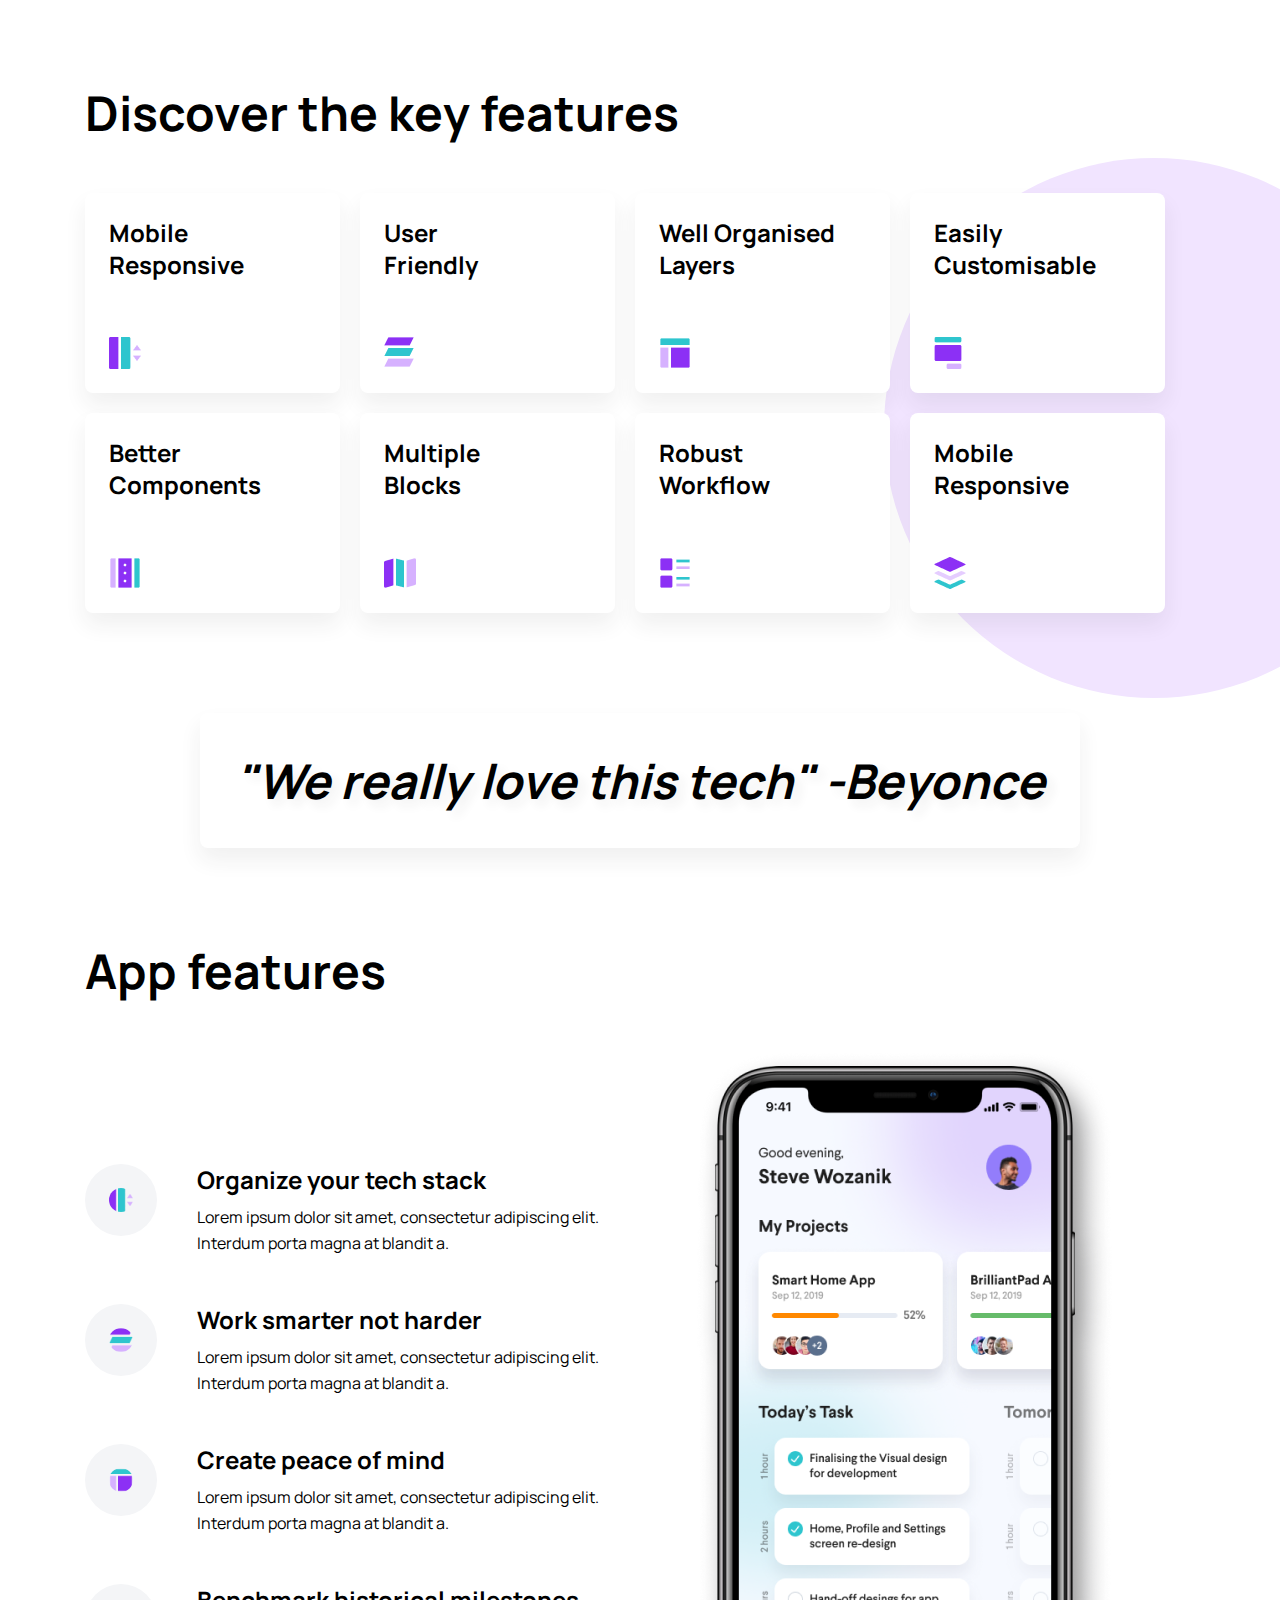
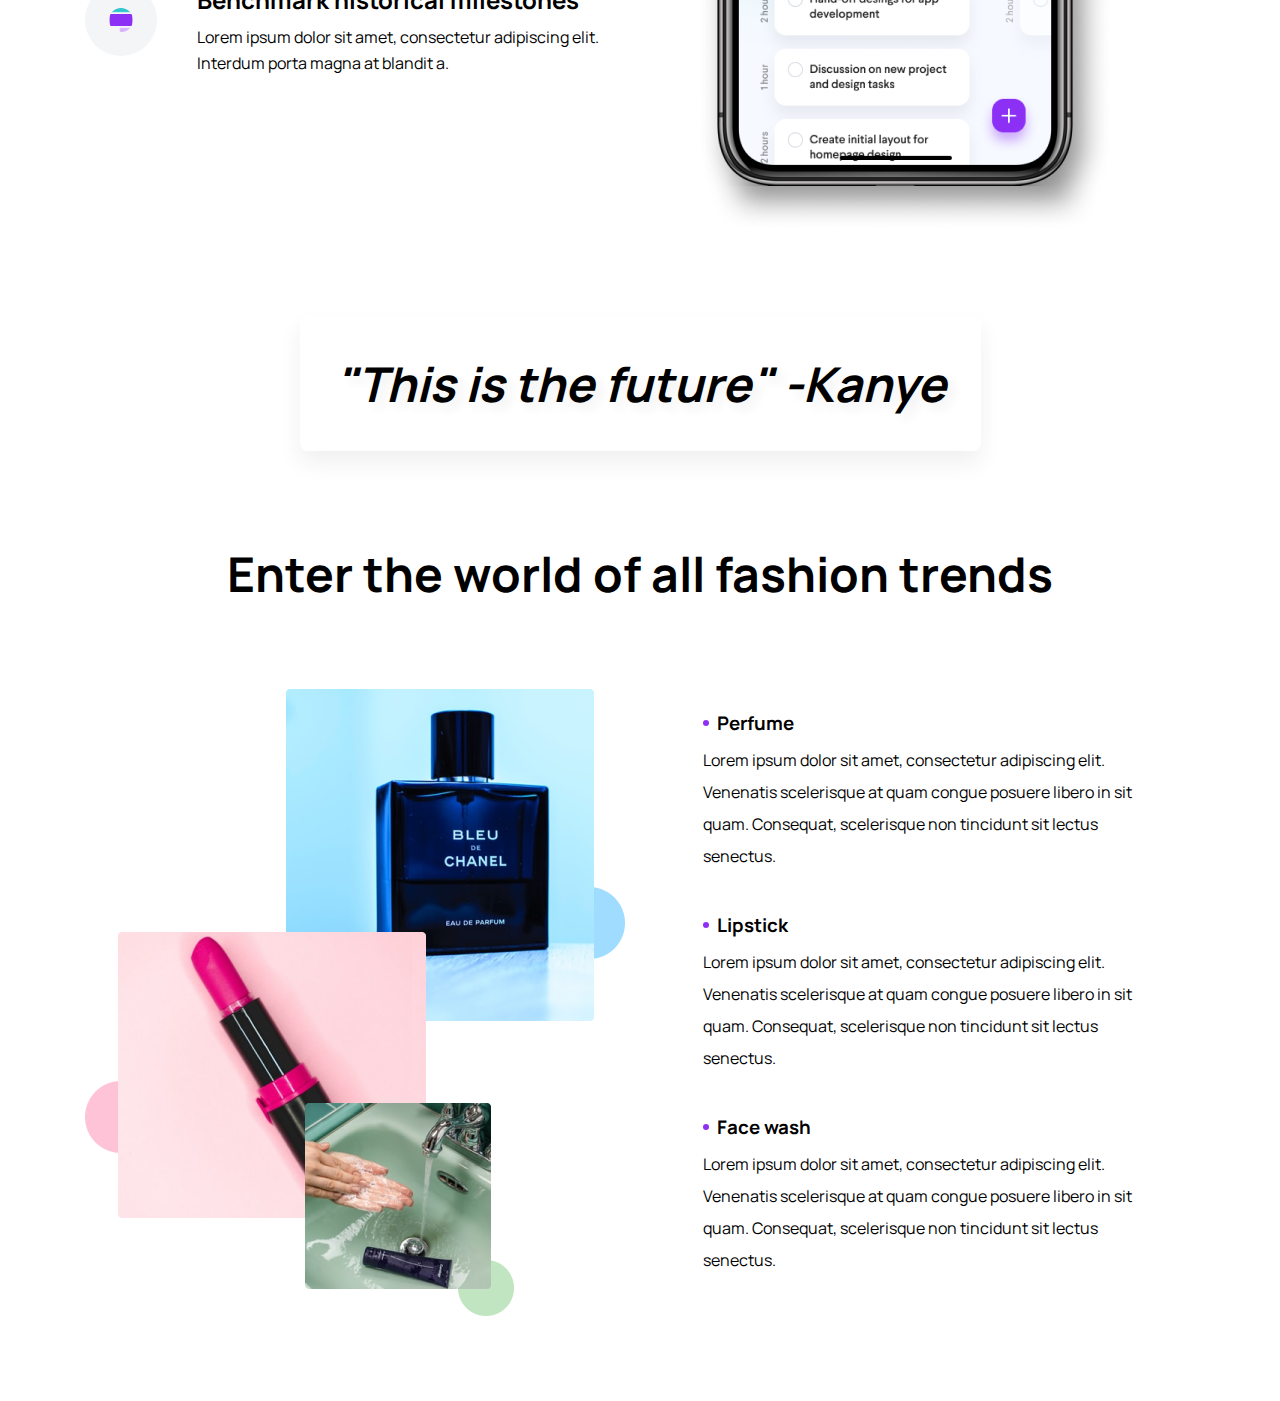
==== features.html @ 3649f212 "Added features page" ====
<!DOCTYPE html>
<html lang="en">
<head>
    <meta charset="UTF-8">
    <meta name="viewport" content="width=device-width, initial-scale=1.0">
    <meta http-equiv="X-UA-Compatible" content="ie=edge">
    <link href="https://fonts.googleapis.com/css2?family=Manrope:wght@700;800&display=swap" rel="stylesheet">
    <link rel="stylesheet" href="css/style.css" />
    <title>Landy Features</title>
</head>
<body>

        <!-- <div class="navbar">
                <div class="container flex">
                    <div class="leftnav">
                        <img class="logomark" src="/img/svg/Landy logo.svg">
                        <h3 class="logotype">Landy</h3>
                        <nav>
                            <ul>
                                <li><a href="#">Features</a></li>
                                <li><a href="/features.html">Products</a></li>
                                <li><a href="#">Pricing</a></li>
                                <li><a href="#">Blog</a></li>
                                <li><a href="#">Jobs</a></li>
                                <li><a href="#">More</a></li>
                            </ul>
                        </nav>
                    </div>
                </div>
            </div> -->

    <section class="features-page">
        <div class="purp-bg"></div>
            <div class="container feat">
                <div class="headline">
                    <h2 class="feat-intro">Discover the key features</h2>
                    </div>
                    <div class="feat-info">
                        <div class="feat-card">
                            <div class="card-info">
                                <h3 class="card-title">Mobile Responsive<h3>
                                    <img src="/img/icon 1.png" class="card-icon">
                            </div>
                        </div>
                        <div class="feat-card">
                            <div class="card-info">
                                <h3 class="card-title">User <br> Friendly<h3>
                                    <img src="img/icon 2.png" class="card-icon">
                            </div>
                        </div>
                        <div class="feat-card">
                            <div class="card-info">
                                <h3 class="card-title">Well Organised Layers<h3>
                                    <img src="img/icon 3.png" class="card-icon">
                            </div>
                        </div>
                        <div class="feat-card">
                            <div class="card-info">
                                <h3 class="card-title">Easily Customisable<h3>
                                    <img src="./img/icon 4.png" class="card-icon">
                                </h3>
                            </div>
                        </div>
                        <div class="feat-card">
                            <div class="card-info">
                                <h3 class="card-title">Better Components<h3>
                                    <img src="img/icon 5.png" class="card-icon">
                            </div>
                        </div>
                        <div class="feat-card">
                            <div class="card-info">
                                <h3 class="card-title">Multiple <br> Blocks<h3>
                                    <img src="img/icon 6.png" class="card-icon">
                            </div>
                        </div>
                        <div class="feat-card">
                            <div class="card-info">
                                <h3 class="card-title">Robust <br> Workflow<h3>
                                    <img src="img/icon 7.png" class="card-icon">
                            </div>
                        </div>
                        <div class="feat-card">
                            <div class="card-info">
                                <h3 class="card-title">Mobile Responsive<h3>
                                <img src="img/icon 8.png" class="card-icon">
                            </div>
                        </div>
                    
                </div>

            </div>
    </section>

    <div class="container quotes">
        <div class="quote-block">
            <h2 class="sara">"We really love this tech" -Beyonce</h2>
        </div>
    </div>

    <section class="features-page-2">
        <div class="container feat">
            <div class="headline">
                    <h2 class="feat-intro">App features</h2>
            </div>
            <div class="key-features">
                <div class="top-four-features">
                    <div class="feature-card">
                        <div class="feature-icon-bg">
                            <img src="img/icon 1.png" alt="" class="feature-icon">
                        </div>
                        <div class="feature-details">
                            <h3>Organize your tech stack</h3>
                            <p>Lorem ipsum dolor sit amet, consectetur adipiscing elit.
                                Interdum porta magna at blandit a.
                            </p>
                        </div>
                    </div>
                    <div class="feature-card">
                        <div class="feature-icon-bg">
                            <img src="img/icon 2.png" alt="" class="feature-icon">
                        </div>
                        <div class="feature-details">
                            <h3>Work smarter not harder</h3>
                            <p>Lorem ipsum dolor sit amet, consectetur adipiscing elit.
                                Interdum porta magna at blandit a.
                            </p>
                        </div>
                    </div>
                    <div class="feature-card">
                        <div class="feature-icon-bg">
                            <img src="img/icon 3.png" alt="" class="feature-icon">
                        </div>
                        <div class="feature-details">
                            <h3>Create peace of mind</h3>
                            <p>Lorem ipsum dolor sit amet, consectetur adipiscing elit.
                                Interdum porta magna at blandit a.
                            </p>
                        </div>
                    </div>
                    <div class="feature-card">
                        <div class="feature-icon-bg">
                            <img src="img/icon 4.png" alt="" class="feature-icon">
                        </div>
                        <div class="feature-details">
                            <h3>Benchmark historical milestones</h3>
                            <p>Lorem ipsum dolor sit amet, consectetur adipiscing elit.
                                Interdum porta magna at blandit a.
                            </p>
                        </div>
                    </div>
                
                </div>
            <div class="phone-preview">
                <img src="img/Phone Mockup.png" alt="" class="iphone-x">
            </div>
            </div>
        </div>
    </section>

    <div class="container quotes">
            <div class="quote-block">
                <h2 class="sara">"This is the future" -Kanye</h2>
            </div>
    </div>

    <section class="last-section">
        <div class="container">
            <h2 class="trendy">Enter the world of all fashion trends</h2>
            <div class="fashion-content">
                <div class="fashion-image">
                    <img src="img/Image Group.png" alt="" class="fashion-collage">
                </div>
                <div class="fashion-feature-cards">
                    <div class="fashion-feature-card">
                        <div class="card-header">
                            <div class="dot"></div>
                            <h3>Perfume</h3>
                        </div>
                        <p>Lorem ipsum dolor sit amet, consectetur adipiscing elit. 
                            Venenatis scelerisque at quam congue posuere libero in sit quam. 
                            Consequat, scelerisque non tincidunt sit lectus senectus.
                        </p>
                    </div>
                    <div class="fashion-feature-card">
                        <div class="card-header">
                            <div class="dot"></div>
                            <h3>Lipstick</h3>
                        </div>
                        <p>Lorem ipsum dolor sit amet, consectetur adipiscing elit. 
                            Venenatis scelerisque at quam congue posuere libero in sit quam. 
                            Consequat, scelerisque non tincidunt sit lectus senectus.
                        </p>
                    </div>
                    <div class="fashion-feature-card">
                        <div class="card-header">
                            <div class="dot"></div>
                            <h3>Face wash</h3>
                        </div>
                        <p>Lorem ipsum dolor sit amet, consectetur adipiscing elit. 
                            Venenatis scelerisque at quam congue posuere libero in sit quam. 
                            Consequat, scelerisque non tincidunt sit lectus senectus.
                        </p>
                    </div>
                    
                </div>

            </div>
        </div>

    </section>
</body>
</html>
---- css/style.css ----
*{-webkit-box-sizing:border-box;box-sizing:border-box;margin:0;padding:0}body{font-family:"Manrope",sans-serif}.navbar{height:72px}.container{max-width:1110px;margin:0 auto}.flex{display:-webkit-box;display:-ms-flexbox;display:flex;-webkit-box-pack:center;-ms-flex-pack:center;justify-content:center;-webkit-box-align:center;-ms-flex-align:center;align-items:center;height:100%}.leftnav{display:-webkit-box;display:-ms-flexbox;display:flex;-webkit-box-align:center;-ms-flex-align:center;align-items:center}.logotype{padding-left:9.2px;padding-right:16px}.logotype{font-weight:800}ul{list-style-type:none;font-weight:700;font-size:14px}a{text-decoration:none;color:black}.navbar a{padding:0 16px}.navbar a:hover{color:#1a1a1a}.navbar ul{display:-webkit-box;display:-ms-flexbox;display:flex}.navbar .flex{-webkit-box-pack:justify;-ms-flex-pack:justify;justify-content:space-between}.hero{display:-webkit-box;display:-ms-flexbox;display:flex;-webkit-box-pack:center;-ms-flex-pack:center;justify-content:center;text-align:center;margin:96px 0 85px}h1{font-size:72px;line-height:94px;margin:0 0 32px}.btn{background-color:#8C30F5;color:white;border-radius:20px;font-size:22px;padding:16px 38px;margin:0 36px}.phone{display:-webkit-box;display:-ms-flexbox;display:flex;-webkit-box-pack:center;-ms-flex-pack:center;justify-content:center}.ellipse{padding-top:169px}.end{position:absolute}.x{padding-left:20px}@media (max-width: 700px){.navbar,.container,.flex,.leftnav{display:-webkit-box;display:-ms-flexbox;display:flex;-webkit-box-orient:vertical;-webkit-box-direction:normal;-ms-flex-direction:column;flex-direction:column;margin:5px 0}.leftnav{margin-bottom:15px}a{font-size:12px}}.purp-bg{background-color:#f1e4FF;width:540px;height:540px;position:absolute;z-index:-1;border-radius:50%;margin:78px 16px 164px 884px}h2{font-size:48px;margin:80px 0 48px}.feat-info{display:-webkit-box;display:-ms-flexbox;display:flex;-ms-flex-wrap:wrap;flex-wrap:wrap}.feat-info .feat-card{width:255px;height:200px;border-radius:8px;margin-right:20px;margin-bottom:20px;-webkit-box-shadow:0px 12px 22px rgba(41,41,42,0.07);box-shadow:0px 12px 22px rgba(41,41,42,0.07);background:#fff}.feat-info .feat-card .card-info{padding:24px}.feat-info .feat-card .card-title{font-size:24px;line-height:32px;margin-bottom:56px}.quote-block{display:-webkit-box;display:-ms-flexbox;display:flex;-webkit-box-pack:center;-ms-flex-pack:center;justify-content:center;font-style:italic}.quote-block .sara{text-align:center;margin-bottom:10px;padding:35px;-webkit-box-shadow:0px 12px 22px rgba(41,41,42,0.07);box-shadow:0px 12px 22px rgba(41,41,42,0.07);border-radius:8px;text-shadow:6px 6px 11px rgba(41,41,42,0.07)}.key-features{display:-webkit-box;display:-ms-flexbox;display:flex}.key-features .top-four-features{display:-webkit-box;display:-ms-flexbox;display:flex;-webkit-box-orient:vertical;-webkit-box-direction:normal;-ms-flex-direction:column;flex-direction:column;width:540px;-webkit-box-pack:center;-ms-flex-pack:center;justify-content:center}.key-features .top-four-features .feature-card{display:-webkit-box;display:-ms-flexbox;display:flex;margin-bottom:48px}.key-features .top-four-features .feature-card .feature-icon{width:72px;height:72px;padding:24px;background:#f4f5f7;border-radius:50%}.key-features .top-four-features .feature-card .feature-details{display:-webkit-box;display:-ms-flexbox;display:flex;-webkit-box-orient:vertical;-webkit-box-direction:normal;-ms-flex-direction:column;flex-direction:column;margin-left:40px}.key-features .top-four-features .feature-card .feature-details h3{font-size:24px;line-height:32px;margin-bottom:8px}.key-features .top-four-features .feature-card .feature-details p{font-size:16px;line-height:26px;font-weight:400}.last-section .trendy{text-align:center;padding-bottom:35px}.last-section .fashion-content{display:-webkit-box;display:-ms-flexbox;display:flex;margin-bottom:64px}.last-section .fashion-content .fashion-image{width:540px}.last-section .fashion-content .fashion-feature-cards{margin:21px 30px;padding:0 48px 0}.last-section .fashion-content .fashion-feature-cards .fashion-feature-card{margin-bottom:40px;width:444px}.last-section .fashion-content .fashion-feature-cards .fashion-feature-card .card-header{display:-webkit-box;display:-ms-flexbox;display:flex;margin-bottom:8px}.last-section .fashion-content .fashion-feature-cards .fashion-feature-card .card-header .dot{background-color:#8C30F5;width:6px;height:6px;-ms-flex-item-align:center;-ms-grid-row-align:center;align-self:center;border-radius:50%}.last-section .fashion-content .fashion-feature-cards .fashion-feature-card .card-header h3{margin-left:8px}p{line-height:32px}
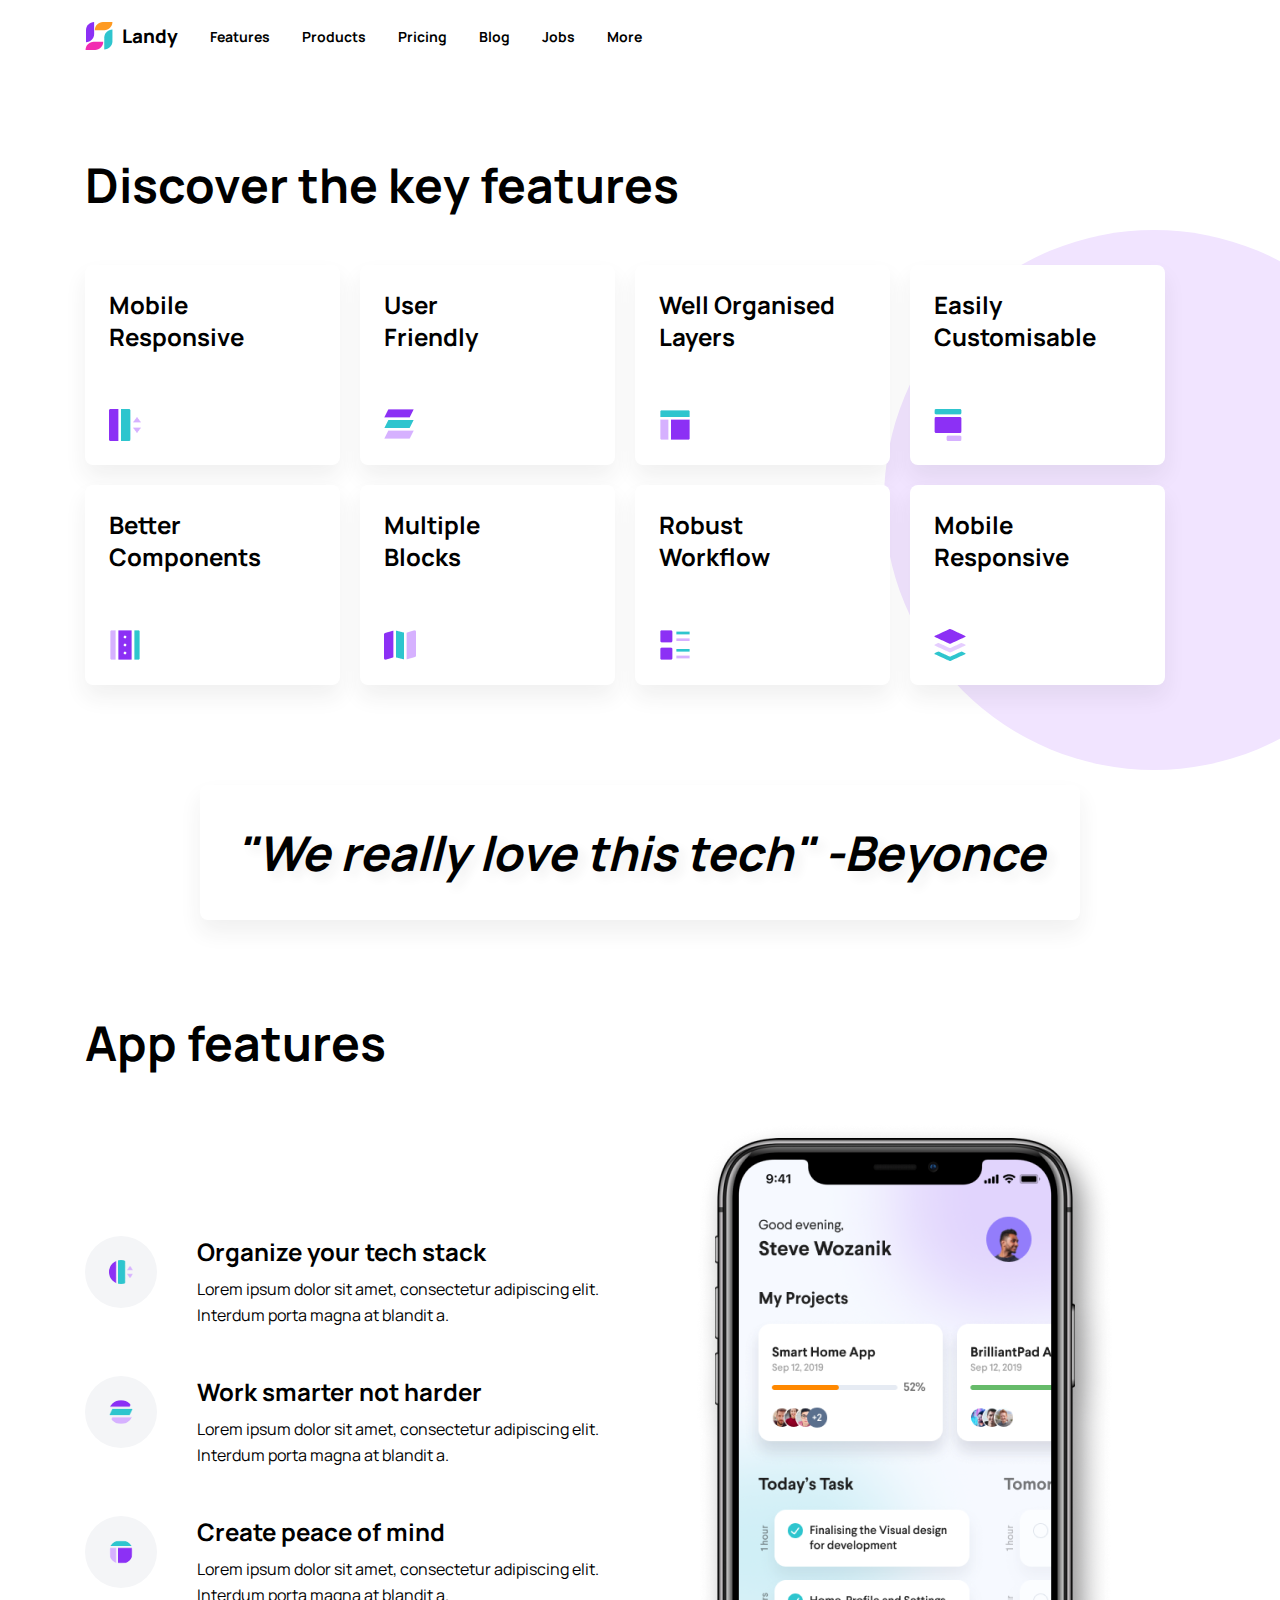
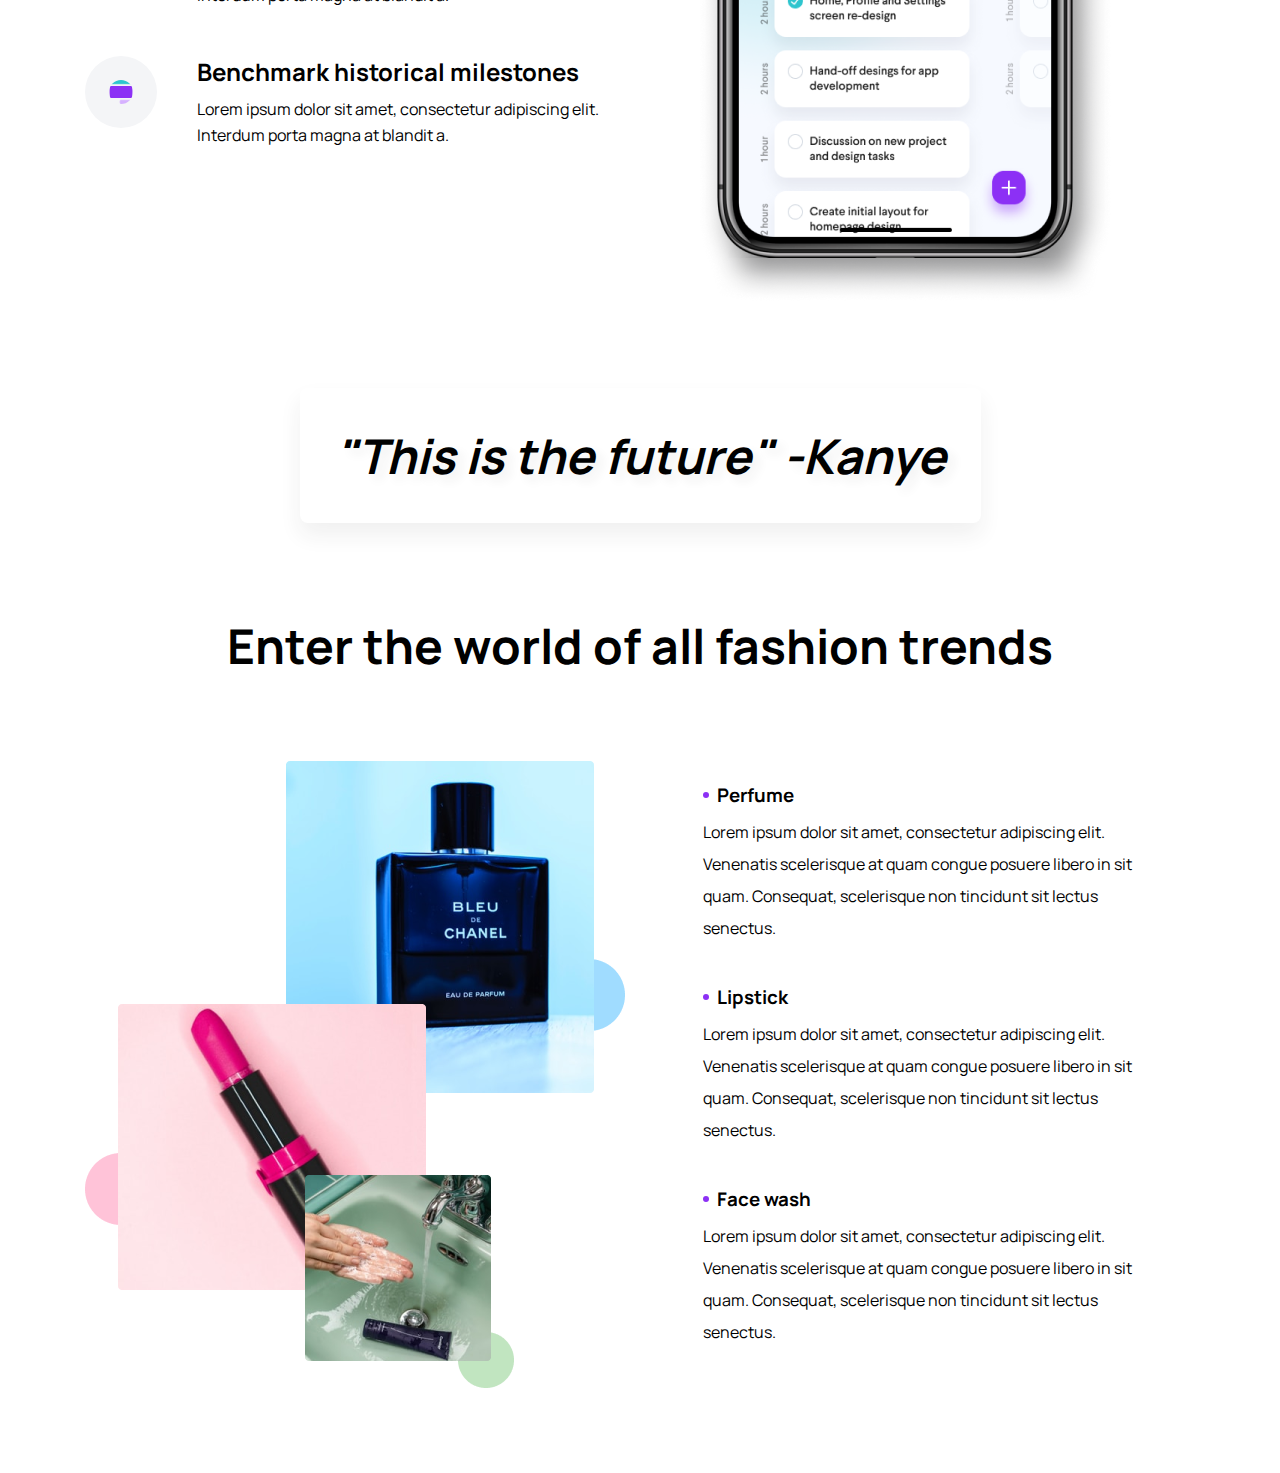
==== commit 9b59023c: "Connected features page" ====
--- a/features.html
+++ b/features.html
@@ -10,15 +10,15 @@
 </head>
 <body>
 
-        <!-- <div class="navbar">
+        <div class="navbar">
                 <div class="container flex">
                     <div class="leftnav">
                         <img class="logomark" src="/img/svg/Landy logo.svg">
                         <h3 class="logotype">Landy</h3>
                         <nav>
                             <ul>
-                                <li><a href="#">Features</a></li>
-                                <li><a href="/features.html">Products</a></li>
+                                <li><a href="features.html">Features</a></li>
+                                <li><a href="#">Products</a></li>
                                 <li><a href="#">Pricing</a></li>
                                 <li><a href="#">Blog</a></li>
                                 <li><a href="#">Jobs</a></li>
@@ -27,7 +27,7 @@
                         </nav>
                     </div>
                 </div>
-            </div> -->
+            </div>
 
     <section class="features-page">
         <div class="purp-bg"></div>
